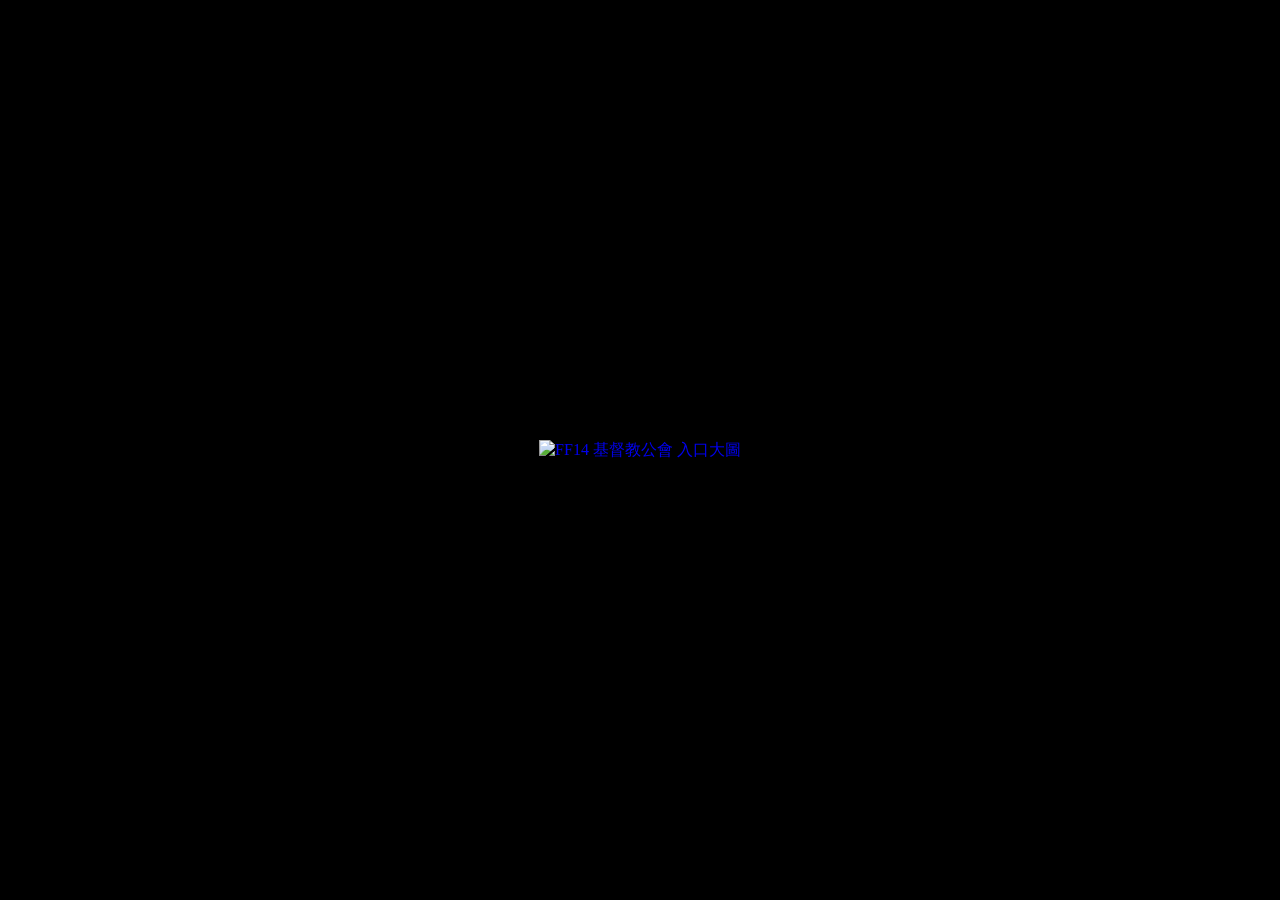
==== index.html @ 4c6beea7 "[Test] 更新多個頁面html/css 待完成: join頁面、photos文本" ====
<!DOCTYPE html>
<html lang="zh-TW">

<head>
    <meta charset="UTF-8">
    <meta name="viewport" content="width=device-width, initial-scale=1.0">
    <title>FF14 基督教公會 | 艾歐澤亞的團契</title>
    <style>
        body,
        html {
            margin: 0;
            padding: 0;
            height: 100%;
            overflow: hidden;               
            background-color: #ffffff;
        }

        .entry-link {
            display: block;
            width: 100vw;
            height: 100vh;
            position: relative;
            overflow: hidden;
            cursor: pointer;
            background-color: #000;
        }

        /* 後圖層 */
        .back-layer {
            position: absolute;
            top: 0;
            left: 0;
            width: 100%;
            height: 100%;
            background-image: url('images/大聖堂1.jpg');
            background-size: cover;
            background-position: center;


            opacity: 0.65;                          /* 透明度與模糊感 */
            filter: blur(10px) brightness(0.8);;    /* 調整模糊，亮度 */
            transform: scale(1.1);

            z-index: 1;
        }

        /* 前圖層 */
        .front-layer {
            position: absolute;
            top: 0;
            left: 0;
            width: 100%;
            height: 100%;
            display: flex;
            justify-content: center;
            align-items: center;
            z-index: 2;                          
        }

        .front-layer img {
            max-width: 100%;
            max-height: 100%;
            object-fit: contain;
            animation: fadeIn 2s ease-in-out;    /* 淡入動畫 */
        }

        /* fadeIn 屬性 */
        @keyframes fadeIn {
            from {
                opacity: 0;
                transform: scale(1.05);
            }

            to {
                opacity: 1;
                transform: scale(1);
            }
        }
    </style>
</head>

<body>
    <a href="home.html" class="entry-link">
        <div class="back-layer"></div>

        <div class="front-layer">
            <img src="images/大聖堂1.jpg" alt="FF14 基督教公會 入口大圖">
        </div>
    </a>
</body>

</html>
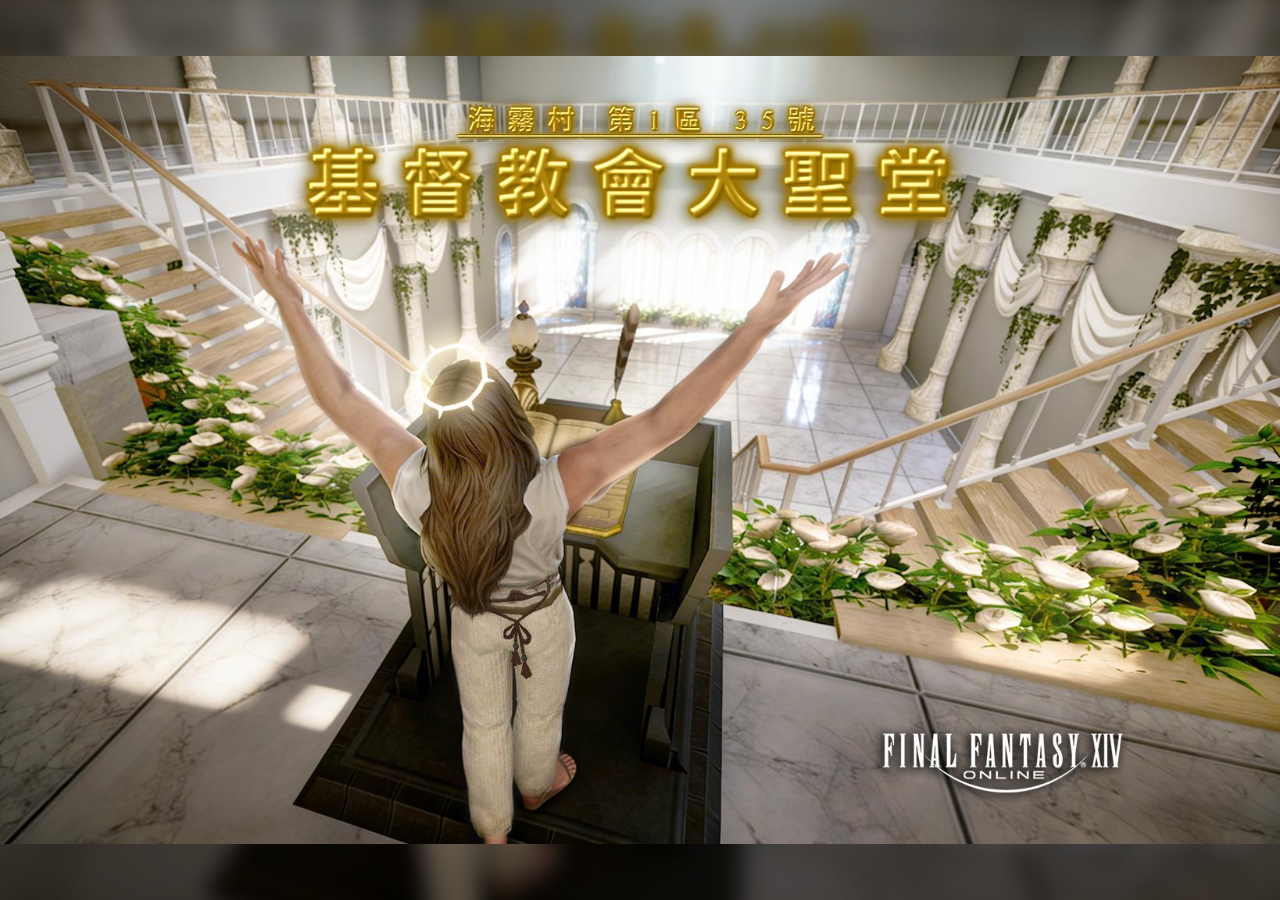
==== commit 02932c62: "[Release] v.260527 1. 新增JeSoothe RP店頁面 2. 整理images/bgm路徑" ====
--- a/index.html
+++ b/index.html
@@ -5,6 +5,7 @@
     <meta charset="UTF-8">
     <meta name="viewport" content="width=device-width, initial-scale=1.0">
     <title>FF14 基督教公會 | 艾歐澤亞的團契</title>
+    <link rel="icon" type="image/png" href="images/Favicon.png">
     <style>
         body,
         html {
@@ -32,7 +33,7 @@
             left: 0;
             width: 100%;
             height: 100%;
-            background-image: url('images/大聖堂1.jpg');
+            background-image: url('images/Photos/church/大聖堂1.jpg');
             background-size: cover;
             background-position: center;
 
@@ -80,13 +81,20 @@
 </head>
 
 <body>
-    <a href="home.html" class="entry-link">
+    <a href="home.html" class="entry-link" onclick="enableMusic()">
         <div class="back-layer"></div>
 
         <div class="front-layer">
-            <img src="images/大聖堂1.jpg" alt="FF14 基督教公會 入口大圖">
+            <img src="images/Photos/church/大聖堂1.jpg" alt="FF14 基督教公會 入口大圖">
         </div>
     </a>
 </body>
 
+<script>
+function enableMusic() {
+    localStorage.setItem('playBgm', 'true');
+    localStorage.setItem('resetMusic', 'true');
+}
+</script>
+
 </html>
